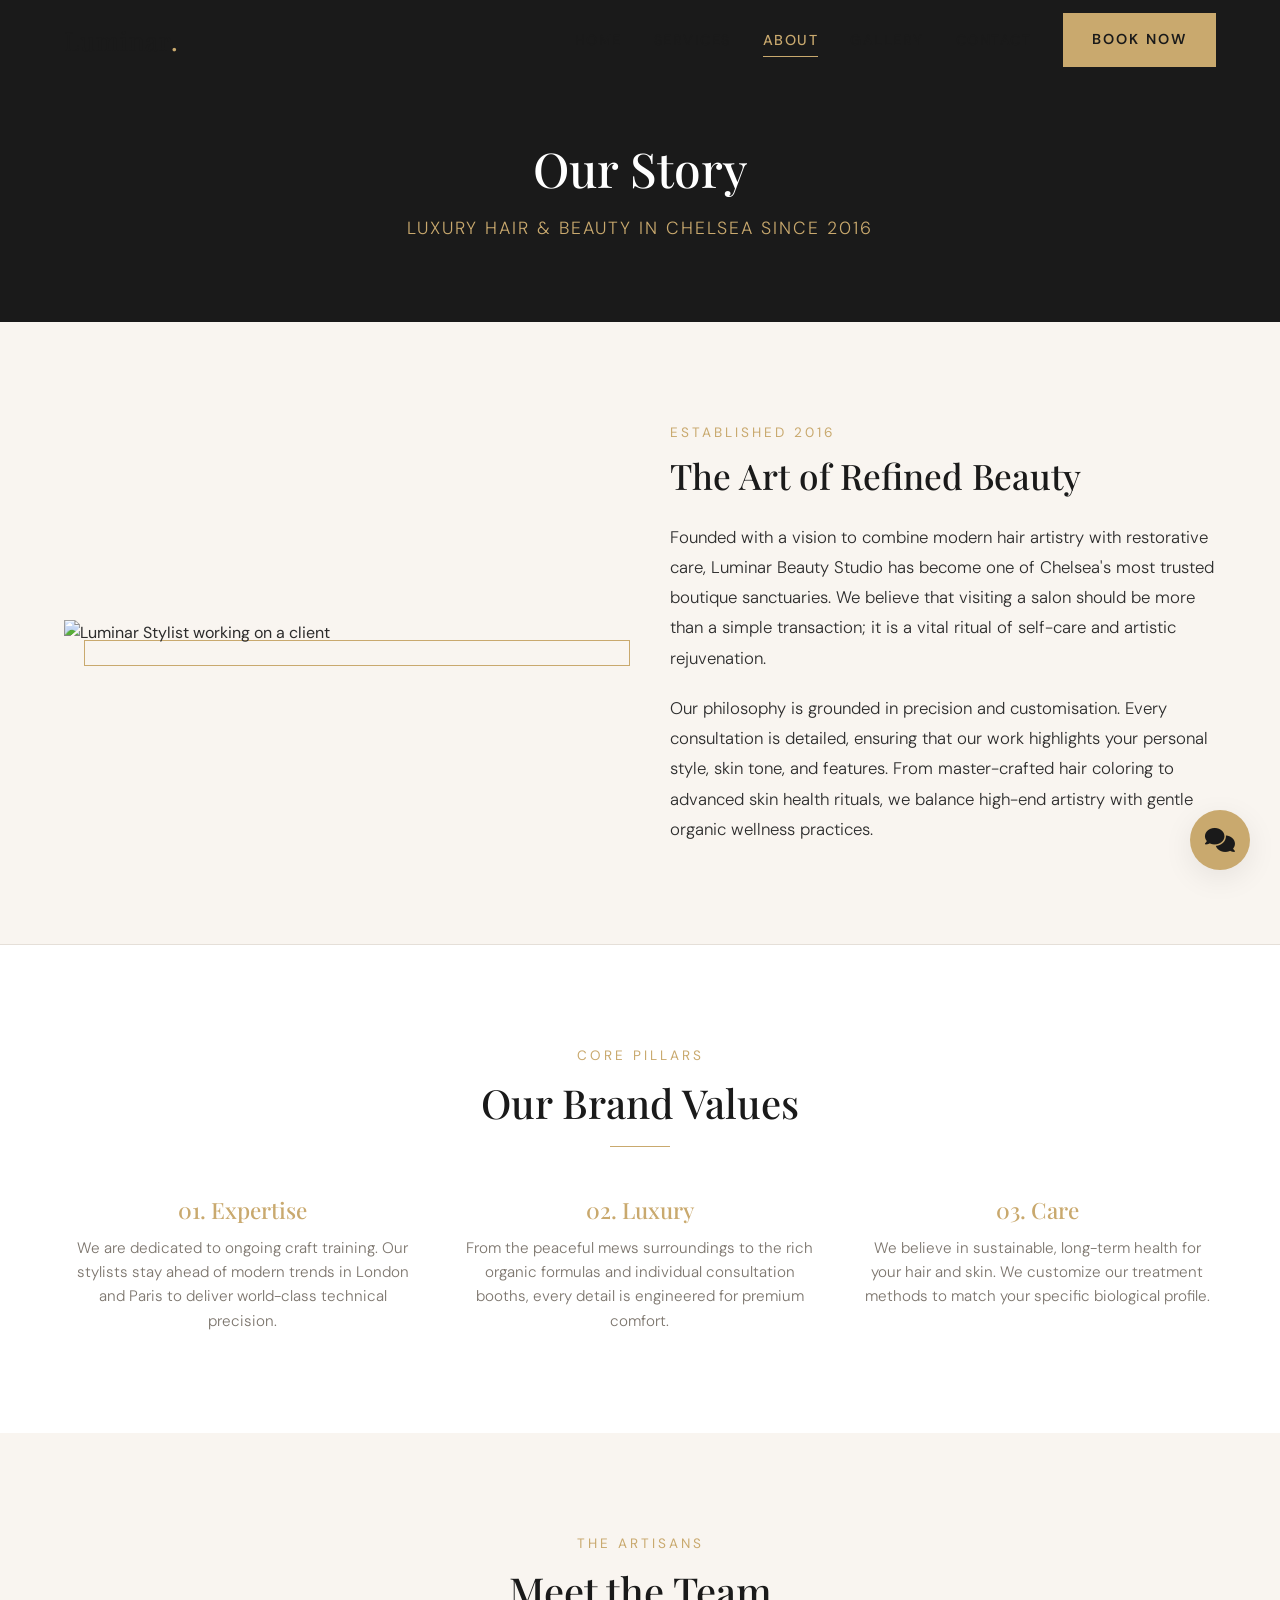
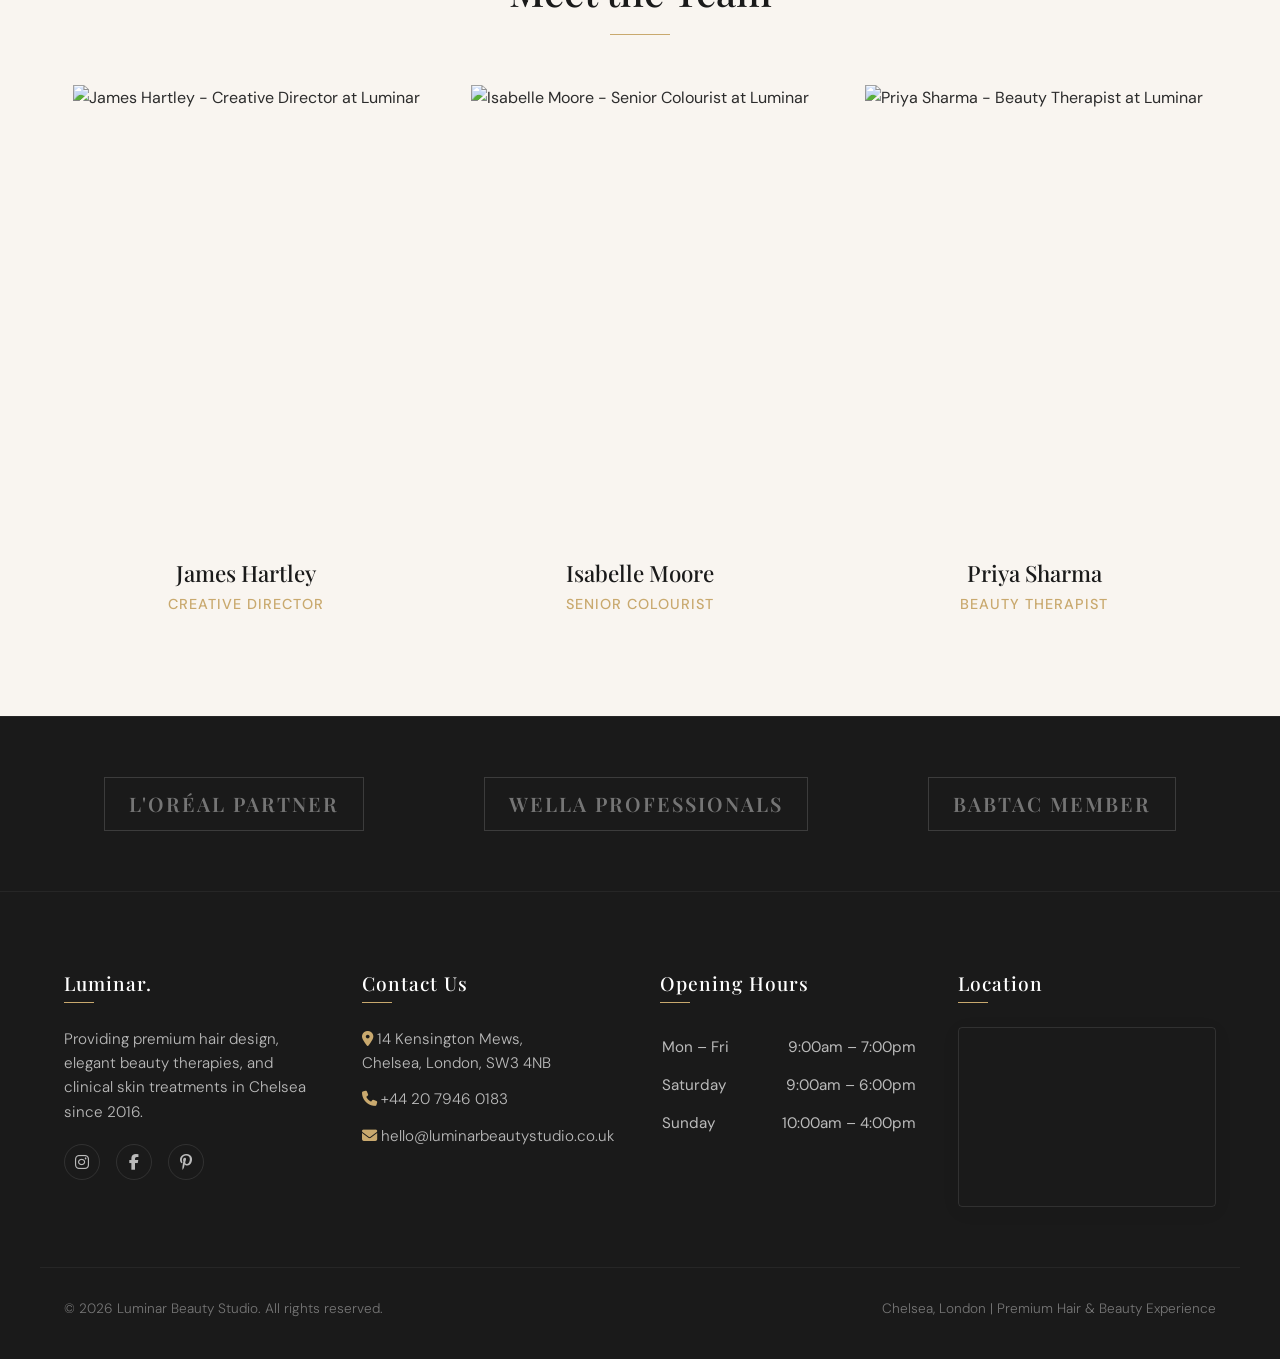
==== about.html @ 2d9eed4e "Initial commit: Luminar Beauty Studio website" ====
<!DOCTYPE html>
<html lang="en">
<head>
  <meta charset="UTF-8">
  <meta name="viewport" content="width=device-width, initial-scale=1.0">
  <meta name="description" content="Learn more about Luminar Beauty Studio in Chelsea, London. Meet our team of creative directors, senior colourists, and beauty therapists led by James Hartley.">
  <title>About Us | Luminar Beauty Studio Chelsea</title>
  <link rel="stylesheet" href="styles.css">
  <link rel="stylesheet" href="https://cdnjs.cloudflare.com/ajax/libs/font-awesome/6.4.0/css/all.min.css">
</head>
<body>

  <!-- Sticky Header -->
  <header>
    <div class="container header-container">
      <a href="index.html" class="logo" id="header-logo">
        <h1>Luminar<span>.</span></h1>
      </a>
      
      <nav>
        <ul class="nav-links">
          <li><a href="index.html" class="nav-link">Home</a></li>
          <li><a href="services.html" class="nav-link">Services</a></li>
          <li><a href="about.html" class="nav-link">About</a></li>
          <li><a href="gallery.html" class="nav-link">Gallery</a></li>
          <li><a href="contact.html" class="nav-link">Contact</a></li>
        </ul>
        <a href="contact.html" class="btn btn-gold btn-header">Book Now</a>
      </nav>

      <button class="hamburger" aria-label="Toggle Navigation">
        <span class="hamburger-line"></span>
        <span class="hamburger-line"></span>
        <span class="hamburger-line"></span>
      </button>
    </div>
  </header>

  <!-- Page Banner -->
  <section class="page-banner">
    <div class="container reveal">
      <h1>Our Story</h1>
      <p>Luxury Hair &amp; Beauty in Chelsea Since 2016</p>
    </div>
  </section>

  <!-- Story Section -->
  <section class="story-section section-padding">
    <div class="container">
      <div class="story-grid">
        <div class="story-img-container reveal">
          <img src="https://images.unsplash.com/photo-1580618672591-eb180b1a973f?auto=format&fit=crop&w=1200&q=80" alt="Luminar Stylist working on a client" class="story-img">
        </div>
        <div class="story-content reveal">
          <span class="section-subtitle">Established 2016</span>
          <h2>The Art of Refined Beauty</h2>
          <p>Founded with a vision to combine modern hair artistry with restorative care, Luminar Beauty Studio has become one of Chelsea's most trusted boutique sanctuaries. We believe that visiting a salon should be more than a simple transaction; it is a vital ritual of self-care and artistic rejuvenation.</p>
          <p>Our philosophy is grounded in precision and customisation. Every consultation is detailed, ensuring that our work highlights your personal style, skin tone, and features. From master-crafted hair coloring to advanced skin health rituals, we balance high-end artistry with gentle organic wellness practices.</p>
        </div>
      </div>
    </div>
  </section>

  <!-- Brand Values -->
  <section class="why-choose-us section-padding" style="background-color: var(--color-white); border-top: 1px solid var(--color-border);">
    <div class="container">
      <div class="text-center reveal">
        <span class="section-subtitle">Core Pillars</span>
        <h2 class="section-title">Our Brand Values</h2>
      </div>
      
      <div class="values-grid">
        <div class="value-col reveal" style="transition-delay: 0.1s;">
          <h3 class="gold-text">01. Expertise</h3>
          <p>We are dedicated to ongoing craft training. Our stylists stay ahead of modern trends in London and Paris to deliver world-class technical precision.</p>
        </div>
        <div class="value-col reveal" style="transition-delay: 0.2s;">
          <h3 class="gold-text">02. Luxury</h3>
          <p>From the peaceful mews surroundings to the rich organic formulas and individual consultation booths, every detail is engineered for premium comfort.</p>
        </div>
        <div class="value-col reveal" style="transition-delay: 0.3s;">
          <h3 class="gold-text">03. Care</h3>
          <p>We believe in sustainable, long-term health for your hair and skin. We customize our treatment methods to match your specific biological profile.</p>
        </div>
      </div>
    </div>
  </section>

  <!-- Meet the Team -->
  <section class="team-section section-padding" style="background-color: var(--color-cream);">
    <div class="container">
      <div class="text-center reveal">
        <span class="section-subtitle">The Artisans</span>
        <h2 class="section-title">Meet the Team</h2>
      </div>
      
      <div class="team-grid">
        <!-- Stylist 1 -->
        <div class="team-card reveal" style="transition-delay: 0.1s;">
          <div class="team-img-wrapper">
            <img src="https://images.unsplash.com/photo-1506794778202-cad84cf45f1d?auto=format&fit=crop&w=500&q=80" alt="James Hartley - Creative Director at Luminar">
          </div>
          <h3>James Hartley</h3>
          <p>Creative Director</p>
        </div>
        
        <!-- Stylist 2 -->
        <div class="team-card reveal" style="transition-delay: 0.2s;">
          <div class="team-img-wrapper">
            <img src="https://images.unsplash.com/photo-1544005313-94ddf0286df2?auto=format&fit=crop&w=500&q=80" alt="Isabelle Moore - Senior Colourist at Luminar">
          </div>
          <h3>Isabelle Moore</h3>
          <p>Senior Colourist</p>
        </div>
        
        <!-- Stylist 3 -->
        <div class="team-card reveal" style="transition-delay: 0.3s;">
          <div class="team-img-wrapper">
            <img src="https://images.unsplash.com/photo-1573496359142-b8d87734a5a2?auto=format&fit=crop&w=500&q=80" alt="Priya Sharma - Beauty Therapist at Luminar">
          </div>
          <h3>Priya Sharma</h3>
          <p>Beauty Therapist</p>
        </div>
      </div>
    </div>
  </section>

  <!-- Accreditations Strip -->
  <section class="accreditations-strip">
    <div class="container">
      <div class="accreditations-container reveal">
        <div class="accreditation-logo">L'Oréal Partner</div>
        <div class="accreditation-logo">Wella Professionals</div>
        <div class="accreditation-logo">BABTAC Member</div>
      </div>
    </div>
  </section>

  <!-- Footer -->
  <footer>
    <div class="container footer-grid">
      <div class="footer-col">
        <h3>Luminar.</h3>
        <p>Providing premium hair design, elegant beauty therapies, and clinical skin treatments in Chelsea since 2016.</p>
        <div class="social-links">
          <a href="https://instagram.com/luminarbeautystudio" target="_blank" aria-label="Instagram"><i class="fa-brands fa-instagram"></i></a>
          <a href="#" aria-label="Facebook"><i class="fa-brands fa-facebook-f"></i></a>
          <a href="#" aria-label="Pinterest"><i class="fa-brands fa-pinterest-p"></i></a>
        </div>
      </div>
      
      <div class="footer-col">
        <h3>Contact Us</h3>
        <p><i class="fa-solid fa-location-dot gold-text"></i> 14 Kensington Mews,<br>Chelsea, London, SW3 4NB</p>
        <p><i class="fa-solid fa-phone gold-text"></i> +44 20 7946 0183</p>
        <p><i class="fa-solid fa-envelope gold-text"></i> <a href="mailto:hello@luminarbeautystudio.co.uk">hello@luminarbeautystudio.co.uk</a></p>
      </div>
      
      <div class="footer-col">
        <h3>Opening Hours</h3>
        <table class="hours-table">
          <tr><td>Mon – Fri</td><td>9:00am – 7:00pm</td></tr>
          <tr><td>Saturday</td><td>9:00am – 6:00pm</td></tr>
          <tr><td>Sunday</td><td>10:00am – 4:00pm</td></tr>
        </table>
      </div>
      
      <div class="footer-col">
        <h3>Location</h3>
        <div class="map-container">
          <iframe src="https://www.google.com/maps/embed?pb=!1m18!1m12!1m3!1d2484.2863953787723!2d-0.1742938!3d51.4895697!2m3!1f0!2f0!3f0!3m2!1i1024!2i768!4f13.1!3m3!1m2!1s0x4876056637b8be73%3A0xe9f79e5eb2d1fdf2!2sKensington%20Mews%2C%20Chelsea%2C%20London%2C%20UK!5e0!3m2!1sen!2sus!4v1680000000000!5m2!1sen!2sus" allowfullscreen="" loading="lazy" referrerpolicy="no-referrer-when-downgrade" title="Google Maps - Luminar Chelsea location"></iframe>
        </div>
      </div>
    </div>
    
    <div class="container footer-bottom">
      <p>&copy; 2026 Luminar Beauty Studio. All rights reserved.</p>
      <p>Chelsea, London | Premium Hair &amp; Beauty Experience</p>
    </div>
  </footer>

  <!-- Floating AI Chat Widget -->
  <div class="chat-widget">
    <button id="chat-trigger" class="chat-trigger" aria-label="Open AI Assistant">
      <i class="fa-solid fa-comments"></i>
    </button>
    <div id="chat-window" class="chat-window">
      <div class="chat-header">
        <div class="chat-avatar">L</div>
        <div class="chat-header-info">
          <h4>Luminar AI Assistant ✨</h4>
          <p>Ask me anything about our services</p>
        </div>
        <button id="chat-close-btn" class="chat-close-btn" aria-label="Close Chat">&times;</button>
      </div>
      <div id="chat-body" class="chat-body">
        <div class="chat-message bot">
          Hello! I'm your Luminar AI Assistant. Ask me anything about our hair, beauty, or facial services, pricing, or opening hours!
        </div>
        <div id="typing-indicator" class="typing-indicator">
          <div class="typing-dot"></div>
          <div class="typing-dot"></div>
          <div class="typing-dot"></div>
        </div>
      </div>
      <div class="chat-footer">
        <input type="text" id="chat-input" class="chat-input" placeholder="Type your message..." autocomplete="off">
        <button id="chat-send-btn" class="chat-send-btn" aria-label="Send Message">
          <i class="fa-solid fa-paper-plane"></i>
        </button>
      </div>
    </div>
  </div>

  <script src="script.js"></script>
</body>
</html>
---- styles.css ----
/* ==========================================================================
   Luminar Beauty Studio - Premium CSS Design System
   ========================================================================== */

/* Imports */
@import url('https://fonts.googleapis.com/css2?family=DM+Sans:ital,opsz,wght@0,9..40,300;0,9..40,400;0,9..40,500;0,9..40,700;1,9..40,400&family=Playfair+Display:ital,wght@0,400;0,500;0,600;0,700;1,400&display=swap');

/* Variables */
:root {
  --color-charcoal: #1a1a1a;
  --color-charcoal-rgb: 26, 26, 26;
  --color-cream: #f9f5f0;
  --color-cream-rgb: 249, 245, 240;
  --color-gold: #c9a96e;
  --color-gold-hover: #b8955a;
  --color-gold-light: rgba(201, 169, 110, 0.1);
  --color-border: #e5dfd8;
  --color-white: #ffffff;
  --color-text-dark: #2c2c2c;
  --color-text-light: #f9f5f0;
  --color-text-muted: #7c756d;
  
  --font-serif: 'Playfair Display', Georgia, serif;
  --font-sans: 'DM Sans', system-ui, -apple-system, sans-serif;
  
  --transition-smooth: all 0.4s cubic-bezier(0.25, 1, 0.5, 1);
  --transition-fast: all 0.2s ease;
  --shadow-subtle: 0 4px 20px rgba(0, 0, 0, 0.05);
  --shadow-medium: 0 8px 30px rgba(0, 0, 0, 0.08);
  --shadow-chat: 0 12px 40px rgba(0, 0, 0, 0.15);
  
  --header-height: 80px;
}

/* Reset & Base Styles */
*, *::before, *::after {
  box-sizing: border-box;
  margin: 0;
  padding: 0;
}

html {
  scroll-behavior: smooth;
  -webkit-font-smoothing: antialiased;
  -moz-osx-font-smoothing: grayscale;
}

body {
  font-family: var(--font-sans);
  background-color: var(--color-cream);
  color: var(--color-text-dark);
  line-height: 1.6;
  overflow-x: hidden;
}

/* Typography */
h1, h2, h3, h4, h5, h6 {
  font-family: var(--font-serif);
  color: var(--color-charcoal);
  font-weight: 500;
  line-height: 1.2;
}

p {
  color: var(--color-text-dark);
  font-size: 1.05rem;
  font-weight: 300;
}

a {
  text-decoration: none;
  color: inherit;
  transition: var(--transition-fast);
}

/* Utilities */
.container {
  width: 100%;
  max-width: 1200px;
  margin: 0 auto;
  padding: 0 24px;
}

.section-padding {
  padding: 100px 0;
}

.text-center {
  text-align: center;
}

.gold-text {
  color: var(--color-gold);
}

/* Buttons */
.btn {
  display: inline-block;
  padding: 14px 28px;
  font-family: var(--font-sans);
  font-size: 0.9rem;
  font-weight: 500;
  text-transform: uppercase;
  letter-spacing: 2px;
  border: 1px solid transparent;
  cursor: pointer;
  transition: var(--transition-smooth);
  position: relative;
  overflow: hidden;
}

.btn-primary {
  background-color: var(--color-charcoal);
  color: var(--color-white);
  border-color: var(--color-charcoal);
}

.btn-primary::after {
  content: '';
  position: absolute;
  top: 0;
  left: 0;
  width: 100%;
  height: 100%;
  background: var(--color-gold);
  z-index: 1;
  transform: scaleX(0);
  transform-origin: right;
  transition: transform 0.4s cubic-bezier(0.25, 1, 0.5, 1);
}

.btn-primary:hover::after {
  transform: scaleX(1);
  transform-origin: left;
}

.btn-primary:hover {
  border-color: var(--color-gold);
}

.btn-primary span {
  position: relative;
  z-index: 2;
}

.btn-secondary {
  background-color: transparent;
  color: var(--color-charcoal);
  border-color: var(--color-charcoal);
}

.btn-secondary:hover {
  background-color: var(--color-charcoal);
  color: var(--color-white);
}

.btn-gold {
  background-color: var(--color-gold);
  color: var(--color-charcoal);
  border-color: var(--color-gold);
  font-weight: 600;
}

.btn-gold:hover {
  background-color: var(--color-charcoal);
  color: var(--color-white);
  border-color: var(--color-charcoal);
}

/* Animations */
.reveal {
  opacity: 0;
  transform: translateY(30px);
  transition: opacity 0.8s cubic-bezier(0.25, 1, 0.5, 1), transform 0.8s cubic-bezier(0.25, 1, 0.5, 1);
}

.reveal.active {
  opacity: 1;
  transform: translateY(0);
}

/* Sticky Header */
header {
  position: fixed;
  top: 0;
  left: 0;
  width: 100%;
  height: var(--header-height);
  z-index: 1000;
  transition: var(--transition-smooth);
  display: flex;
  align-items: center;
}

header.scrolled {
  background-color: rgba(26, 26, 26, 0.95);
  backdrop-filter: blur(10px);
  box-shadow: var(--shadow-subtle);
  height: 70px;
}

header.scrolled .nav-link {
  color: var(--color-text-light);
}

header.scrolled .logo h1 {
  color: var(--color-white);
}

header.scrolled .hamburger-line {
  background-color: var(--color-white);
}

.header-container {
  display: flex;
  justify-content: space-between;
  align-items: center;
  width: 100%;
}

.logo h1 {
  font-family: var(--font-serif);
  font-size: 1.6rem;
  letter-spacing: 1px;
  color: var(--color-charcoal);
  transition: var(--transition-smooth);
}

.logo span {
  color: var(--color-gold);
}

nav {
  display: flex;
  align-items: center;
  gap: 32px;
}

.nav-links {
  display: flex;
  list-style: none;
  gap: 32px;
}

.nav-link {
  font-size: 0.9rem;
  font-weight: 500;
  text-transform: uppercase;
  letter-spacing: 1.5px;
  color: var(--color-charcoal);
  padding: 8px 0;
  position: relative;
}

.nav-link::after {
  content: '';
  position: absolute;
  bottom: 0;
  left: 0;
  width: 100%;
  height: 1px;
  background-color: var(--color-gold);
  transform: scaleX(0);
  transform-origin: right;
  transition: transform 0.3s ease;
}

.nav-link:hover::after,
.nav-link.active::after {
  transform: scaleX(1);
  transform-origin: left;
}

.nav-link.active {
  color: var(--color-gold) !important;
}

/* Hamburger Menu (Mobile Only) */
.hamburger {
  display: none;
  flex-direction: column;
  justify-content: space-between;
  width: 24px;
  height: 18px;
  background: transparent;
  border: none;
  cursor: pointer;
  z-index: 1100;
}

.hamburger-line {
  width: 100%;
  height: 2px;
  background-color: var(--color-charcoal);
  transition: var(--transition-smooth);
}

/* Hero Section (Home) */
.hero {
  position: relative;
  height: 100vh;
  min-height: 600px;
  display: flex;
  align-items: center;
  color: var(--color-white);
  overflow: hidden;
}

.hero-bg {
  position: absolute;
  top: 0;
  left: 0;
  width: 100%;
  height: 100%;
  background-size: cover;
  background-position: center;
  filter: brightness(0.45);
  transform: scale(1.05);
  animation: subtleZoom 20s infinite alternate;
  z-index: 1;
}

@keyframes subtleZoom {
  0% { transform: scale(1.05); }
  100% { transform: scale(1.12); }
}

.hero-content {
  position: relative;
  z-index: 2;
  max-width: 700px;
}

.hero-subtitle {
  font-family: var(--font-sans);
  font-size: 0.9rem;
  text-transform: uppercase;
  letter-spacing: 4px;
  color: var(--color-gold);
  margin-bottom: 20px;
  display: block;
}

.hero h1 {
  color: var(--color-white);
  font-size: 4rem;
  margin-bottom: 24px;
  font-weight: 400;
  letter-spacing: 1px;
}

.hero-text {
  font-size: 1.1rem;
  color: rgba(255, 255, 255, 0.85);
  margin-bottom: 40px;
  font-weight: 300;
}

/* Intro Section */
.intro-section {
  background-color: var(--color-white);
  text-align: center;
}

.section-subtitle {
  font-family: var(--font-sans);
  font-size: 0.85rem;
  text-transform: uppercase;
  letter-spacing: 3px;
  color: var(--color-gold);
  margin-bottom: 12px;
  display: block;
}

.section-title {
  font-size: 2.5rem;
  margin-bottom: 24px;
  position: relative;
  padding-bottom: 20px;
}

.section-title::after {
  content: '';
  position: absolute;
  bottom: 0;
  left: 50%;
  transform: translateX(-50%);
  width: 60px;
  height: 1px;
  background-color: var(--color-gold);
}

.intro-text {
  max-width: 700px;
  margin: 0 auto;
  font-size: 1.2rem;
  font-weight: 300;
  line-height: 1.8;
  color: var(--color-text-dark);
}

/* Services highlight strip */
.services-highlight {
  background-color: var(--color-charcoal);
  color: var(--color-white);
  padding: 60px 0;
  border-top: 1px solid rgba(255, 255, 255, 0.05);
}

.services-strip {
  display: grid;
  grid-template-columns: repeat(4, 1fr);
  gap: 30px;
}

.strip-item {
  display: flex;
  align-items: center;
  gap: 20px;
  padding: 10px;
}

.strip-icon {
  width: 50px;
  height: 50px;
  border-radius: 50%;
  border: 1px solid var(--color-gold);
  display: flex;
  align-items: center;
  justify-content: center;
  color: var(--color-gold);
  font-size: 1.3rem;
  flex-shrink: 0;
}

.strip-info h3 {
  color: var(--color-white);
  font-size: 1.1rem;
  letter-spacing: 1px;
  margin-bottom: 4px;
}

.strip-info p {
  color: rgba(255, 255, 255, 0.6);
  font-size: 0.9rem;
}

/* Why Choose Us */
.why-choose-us {
  background-color: var(--color-cream);
}

.why-grid {
  display: grid;
  grid-template-columns: repeat(3, 1fr);
  gap: 40px;
  margin-top: 60px;
}

.why-card {
  background-color: var(--color-white);
  padding: 48px 36px;
  border: 1px solid var(--color-border);
  transition: var(--transition-smooth);
}

.why-card:hover {
  transform: translateY(-5px);
  box-shadow: var(--shadow-subtle);
  border-color: var(--color-gold);
}

.why-card-icon {
  font-size: 2.2rem;
  color: var(--color-gold);
  margin-bottom: 24px;
}

.why-card h3 {
  font-size: 1.35rem;
  margin-bottom: 16px;
}

.why-card p {
  font-size: 0.95rem;
  color: var(--color-text-muted);
}

/* Gallery Teaser */
.gallery-teaser {
  background-color: var(--color-white);
}

.teaser-grid {
  display: grid;
  grid-template-columns: repeat(4, 1fr);
  gap: 20px;
  margin: 50px 0 40px;
}

.teaser-item {
  position: relative;
  overflow: hidden;
  aspect-ratio: 1 / 1;
}

.teaser-item img {
  width: 100%;
  height: 100%;
  object-fit: cover;
  transition: transform 0.6s ease;
}

.teaser-item:hover img {
  transform: scale(1.08);
}

.teaser-overlay {
  position: absolute;
  top: 0;
  left: 0;
  width: 100%;
  height: 100%;
  background: rgba(26, 26, 26, 0.6);
  display: flex;
  align-items: center;
  justify-content: center;
  opacity: 0;
  transition: var(--transition-smooth);
}

.teaser-item:hover .teaser-overlay {
  opacity: 1;
}

.teaser-overlay span {
  color: var(--color-white);
  border-bottom: 1px solid var(--color-gold);
  padding-bottom: 4px;
  font-weight: 500;
  letter-spacing: 1.5px;
  text-transform: uppercase;
  font-size: 0.85rem;
}

/* Testimonials Carousel */
.testimonials-section {
  background-color: var(--color-cream);
  overflow: hidden;
  position: relative;
}

.testimonials-container {
  max-width: 800px;
  margin: 50px auto 0;
  position: relative;
}

.testimonial-slide {
  text-align: center;
  display: none;
  animation: fadeIn 0.6s ease;
}

.testimonial-slide.active {
  display: block;
}

@keyframes fadeIn {
  from { opacity: 0; transform: translateY(10px); }
  to { opacity: 1; transform: translateY(0); }
}

.stars {
  color: var(--color-gold);
  font-size: 1.1rem;
  margin-bottom: 20px;
}

.quote {
  font-family: var(--font-serif);
  font-size: 1.6rem;
  color: var(--color-charcoal);
  line-height: 1.5;
  margin-bottom: 24px;
  font-style: italic;
}

.client-name {
  font-family: var(--font-sans);
  font-weight: 600;
  letter-spacing: 1px;
  text-transform: uppercase;
  font-size: 0.9rem;
}

.testimonial-dots {
  display: flex;
  justify-content: center;
  gap: 12px;
  margin-top: 30px;
}

.dot {
  width: 8px;
  height: 8px;
  border-radius: 50%;
  background-color: var(--color-border);
  cursor: pointer;
  transition: var(--transition-fast);
}

.dot.active {
  background-color: var(--color-gold);
  transform: scale(1.2);
}

/* Footer */
footer {
  background-color: var(--color-charcoal);
  color: var(--color-text-light);
  padding: 80px 0 40px;
  border-top: 1px solid rgba(255, 255, 255, 0.05);
}

.footer-grid {
  display: grid;
  grid-template-columns: repeat(4, 1fr);
  gap: 40px;
  margin-bottom: 60px;
}

.footer-col h3 {
  color: var(--color-white);
  font-size: 1.2rem;
  letter-spacing: 1px;
  margin-bottom: 24px;
  position: relative;
  padding-bottom: 8px;
}

.footer-col h3::after {
  content: '';
  position: absolute;
  bottom: 0;
  left: 0;
  width: 30px;
  height: 1px;
  background-color: var(--color-gold);
}

.footer-col p {
  color: rgba(255, 255, 255, 0.7);
  font-size: 0.95rem;
  margin-bottom: 12px;
}

.footer-col a {
  color: rgba(255, 255, 255, 0.7);
}

.footer-col a:hover {
  color: var(--color-gold);
}

.social-links {
  display: flex;
  gap: 16px;
  margin-top: 20px;
}

.social-links a {
  width: 36px;
  height: 36px;
  border-radius: 50%;
  border: 1px solid rgba(255, 255, 255, 0.1);
  display: flex;
  align-items: center;
  justify-content: center;
  color: rgba(255, 255, 255, 0.7);
  font-size: 1rem;
}

.social-links a:hover {
  border-color: var(--color-gold);
  color: var(--color-gold);
}

.hours-table {
  width: 100%;
}

.hours-table tr {
  border-bottom: 1px solid rgba(255, 255, 255, 0.05);
}

.hours-table td {
  padding: 6px 0;
  font-size: 0.95rem;
  color: rgba(255, 255, 255, 0.7);
}

.hours-table td:last-child {
  text-align: right;
}

.map-container {
  border: 1px solid rgba(255, 255, 255, 0.1);
  overflow: hidden;
  border-radius: 4px;
  box-shadow: var(--shadow-subtle);
  height: 180px;
}

.map-container iframe {
  width: 100%;
  height: 100%;
  border: none;
}

.footer-bottom {
  border-top: 1px solid rgba(255, 255, 255, 0.05);
  padding-top: 30px;
  display: flex;
  justify-content: space-between;
  align-items: center;
}

.footer-bottom p {
  font-size: 0.85rem;
  color: rgba(255, 255, 255, 0.4);
}

/* Page Header Sub-style */
.page-banner {
  background-color: var(--color-charcoal);
  color: var(--color-white);
  padding: 140px 0 80px;
  text-align: center;
}

.page-banner h1 {
  color: var(--color-white);
  font-size: 3rem;
  margin-bottom: 16px;
}

.page-banner p {
  color: var(--color-gold);
  font-size: 1.1rem;
  font-weight: 300;
  letter-spacing: 2px;
  text-transform: uppercase;
}

/* Services Page CSS */
.services-section {
  background-color: var(--color-cream);
}

.tabs-container {
  display: flex;
  justify-content: center;
  gap: 16px;
  margin-bottom: 50px;
}

.tab-btn {
  background: transparent;
  border: 1px solid var(--color-border);
  color: var(--color-charcoal);
  padding: 12px 24px;
  font-family: var(--font-sans);
  font-size: 0.9rem;
  font-weight: 500;
  text-transform: uppercase;
  letter-spacing: 1.5px;
  cursor: pointer;
  transition: var(--transition-smooth);
}

.tab-btn:hover,
.tab-btn.active {
  background-color: var(--color-charcoal);
  color: var(--color-white);
  border-color: var(--color-charcoal);
}

.services-list {
  display: none;
  grid-template-columns: repeat(2, 1fr);
  gap: 30px;
}

.services-list.active {
  display: grid;
}

.service-card {
  background-color: var(--color-white);
  padding: 30px;
  border: 1px solid var(--color-border);
  display: flex;
  flex-direction: column;
  justify-content: space-between;
  transition: var(--transition-smooth);
}

.service-card:hover {
  border-color: var(--color-gold);
  box-shadow: var(--shadow-subtle);
}

.service-header {
  display: flex;
  justify-content: space-between;
  align-items: baseline;
  margin-bottom: 12px;
}

.service-header h3 {
  font-size: 1.3rem;
}

.service-price {
  font-family: var(--font-serif);
  font-size: 1.3rem;
  font-weight: 600;
  color: var(--color-gold);
}

.service-desc {
  font-size: 0.95rem;
  color: var(--color-text-muted);
}

.services-bottom-cta {
  background-color: var(--color-white);
  border-top: 1px solid var(--color-border);
}

.services-bottom-cta h3 {
  font-size: 1.8rem;
  margin-bottom: 12px;
}

.services-bottom-cta p {
  color: var(--color-text-muted);
  margin-bottom: 24px;
}

/* About Page CSS */
.story-grid {
  display: grid;
  grid-template-columns: 1fr 1fr;
  gap: 60px;
  align-items: center;
}

.story-img-container {
  position: relative;
}

.story-img-container::before {
  content: '';
  position: absolute;
  top: 20px;
  left: 20px;
  width: 100%;
  height: 100%;
  border: 1px solid var(--color-gold);
  z-index: 1;
}

.story-img {
  width: 100%;
  height: auto;
  position: relative;
  z-index: 2;
  display: block;
}

.story-content h2 {
  font-size: 2.2rem;
  margin-bottom: 24px;
}

.story-content p {
  margin-bottom: 20px;
  line-height: 1.8;
}

.story-content p:last-child {
  margin-bottom: 0;
}

/* Meet the Team */
.team-section {
  background-color: var(--color-white);
}

.team-grid {
  display: grid;
  grid-template-columns: repeat(3, 1fr);
  gap: 30px;
  margin-top: 50px;
}

.team-card {
  text-align: center;
}

.team-img-wrapper {
  overflow: hidden;
  aspect-ratio: 4/5;
  margin-bottom: 20px;
}

.team-img-wrapper img {
  width: 100%;
  height: 100%;
  object-fit: cover;
  transition: transform 0.6s cubic-bezier(0.25, 1, 0.5, 1);
}

.team-card:hover .team-img-wrapper img {
  transform: scale(1.05);
}

.team-card h3 {
  font-size: 1.4rem;
  margin-bottom: 6px;
}

.team-card p {
  font-size: 0.9rem;
  color: var(--color-gold);
  text-transform: uppercase;
  letter-spacing: 1px;
  font-weight: 500;
}

/* Brand Values */
.values-grid {
  display: grid;
  grid-template-columns: repeat(3, 1fr);
  gap: 40px;
  margin-top: 50px;
}

.value-col {
  text-align: center;
}

.value-col h3 {
  font-size: 1.4rem;
  margin-bottom: 12px;
}

.value-col p {
  font-size: 0.95rem;
  color: var(--color-text-muted);
}

/* Accreditations */
.accreditations-strip {
  background-color: var(--color-charcoal);
  padding: 60px 0;
  border-top: 1px solid rgba(255, 255, 255, 0.05);
}

.accreditations-container {
  display: flex;
  justify-content: space-around;
  align-items: center;
  flex-wrap: wrap;
  gap: 40px;
}

.accreditation-logo {
  color: rgba(255, 255, 255, 0.4);
  font-family: var(--font-serif);
  font-size: 1.25rem;
  font-weight: 600;
  letter-spacing: 2px;
  text-transform: uppercase;
  border: 1px solid rgba(255, 255, 255, 0.15);
  padding: 10px 24px;
  transition: var(--transition-fast);
}

.accreditation-logo:hover {
  color: var(--color-gold);
  border-color: var(--color-gold);
}

/* Gallery Page CSS */
.gallery-grid {
  display: grid;
  grid-template-columns: repeat(3, 1fr);
  grid-auto-flow: dense;
  gap: 24px;
}

.gallery-item {
  position: relative;
  overflow: hidden;
  cursor: pointer;
  background-color: var(--color-charcoal);
}

.gallery-item.landscape {
  grid-column: span 2;
  aspect-ratio: 16 / 10;
}

.gallery-item.portrait {
  grid-row: span 2;
  aspect-ratio: 3 / 4;
}

.gallery-item.square {
  aspect-ratio: 1 / 1;
}

.gallery-item img {
  width: 100%;
  height: 100%;
  object-fit: cover;
  display: block;
  transition: transform 0.6s cubic-bezier(0.25, 1, 0.5, 1);
}

.gallery-item:hover img {
  transform: scale(1.04);
}

.gallery-info {
  position: absolute;
  bottom: 0;
  left: 0;
  width: 100%;
  background: linear-gradient(transparent, rgba(26, 26, 26, 0.8));
  padding: 30px 20px 20px;
  opacity: 0;
  transform: translateY(10px);
  transition: var(--transition-smooth);
}

.gallery-item:hover .gallery-info {
  opacity: 1;
  transform: translateY(0);
}

.gallery-info h4 {
  color: var(--color-white);
  font-size: 1.1rem;
  margin-bottom: 4px;
}

.gallery-info p {
  color: var(--color-gold);
  font-size: 0.85rem;
  text-transform: uppercase;
  letter-spacing: 1px;
}

/* Lightbox Modal */
.lightbox {
  position: fixed;
  top: 0;
  left: 0;
  width: 100%;
  height: 100%;
  background-color: rgba(26, 26, 26, 0.95);
  backdrop-filter: blur(15px);
  z-index: 2000;
  display: none;
  align-items: center;
  justify-content: center;
  opacity: 0;
  transition: opacity 0.4s ease;
}

.lightbox.active {
  display: flex;
  opacity: 1;
}

.lightbox-content {
  position: relative;
  max-width: 90vw;
  max-height: 80vh;
  box-shadow: var(--shadow-chat);
  transform: scale(0.95);
  transition: transform 0.4s cubic-bezier(0.25, 1, 0.5, 1);
}

.lightbox.active .lightbox-content {
  transform: scale(1);
}

.lightbox-img {
  max-width: 100%;
  max-height: 80vh;
  object-fit: contain;
  display: block;
}

.lightbox-close {
  position: absolute;
  top: -40px;
  right: 0;
  background: transparent;
  border: none;
  color: var(--color-white);
  font-size: 2rem;
  cursor: pointer;
  line-height: 1;
}

.lightbox-close:hover {
  color: var(--color-gold);
}

/* Contact & Booking Page CSS */
.contact-section {
  background-color: var(--color-cream);
}

.contact-grid {
  display: grid;
  grid-template-columns: 1fr 1.2fr;
  gap: 60px;
}

.contact-info-panel {
  background-color: var(--color-white);
  padding: 50px;
  border: 1px solid var(--color-border);
}

.contact-info-panel h2 {
  font-size: 2rem;
  margin-bottom: 30px;
}

.info-item {
  display: flex;
  gap: 20px;
  margin-bottom: 30px;
}

.info-item-icon {
  font-size: 1.3rem;
  color: var(--color-gold);
  flex-shrink: 0;
}

.info-item-text h4 {
  font-size: 1.1rem;
  margin-bottom: 6px;
}

.info-item-text p {
  color: var(--color-text-muted);
  font-size: 0.95rem;
}

.booking-form-panel {
  background-color: var(--color-white);
  padding: 50px;
  border: 1px solid var(--color-border);
}

.booking-form-panel h2 {
  font-size: 2rem;
  margin-bottom: 30px;
}

.form-group {
  margin-bottom: 24px;
}

.form-group label {
  display: block;
  font-size: 0.85rem;
  font-weight: 500;
  text-transform: uppercase;
  letter-spacing: 1px;
  color: var(--color-charcoal);
  margin-bottom: 8px;
}

.form-control {
  width: 100%;
  padding: 14px 18px;
  font-family: var(--font-sans);
  font-size: 0.95rem;
  border: 1px solid var(--color-border);
  background-color: var(--color-cream);
  color: var(--color-charcoal);
  transition: var(--transition-fast);
}

.form-control:focus {
  outline: none;
  border-color: var(--color-gold);
  background-color: var(--color-white);
}

select.form-control {
  appearance: none;
  background-image: url("data:image/svg+xml,%3Csvg xmlns='http://www.w3.org/2000/svg' viewBox='0 0 24 24' fill='none' stroke='%231a1a1a' stroke-width='2' stroke-linecap='round' stroke-linejoin='round'%3E%3Cpolyline points='6 9 12 15 18 9'%3E%3C/polyline%3E%3C/svg%3E");
  background-repeat: no-repeat;
  background-position: right 18px center;
  background-size: 16px;
  padding-right: 45px;
}

.form-row {
  display: grid;
  grid-template-columns: 1fr 1fr;
  gap: 20px;
}

.submit-feedback {
  margin-top: 20px;
  padding: 15px;
  border-radius: 4px;
  font-size: 0.95rem;
  display: none;
}

.submit-feedback.success {
  display: block;
  background-color: rgba(201, 169, 110, 0.15);
  color: var(--color-charcoal);
  border: 1px solid var(--color-gold);
}

.submit-feedback.error {
  display: block;
  background-color: #fce8e6;
  color: #c5221f;
  border: 1px solid #fad2cf;
}

.contact-map-section {
  height: 450px;
  border-top: 1px solid var(--color-border);
}

.contact-map-section iframe {
  width: 100%;
  height: 100%;
  border: none;
}

/* ==========================================================================
   AI Floating Chat Widget
   ========================================================================== */
.chat-widget {
  position: fixed;
  bottom: 30px;
  right: 30px;
  z-index: 1500;
  font-family: var(--font-sans);
}

.chat-trigger {
  width: 60px;
  height: 60px;
  border-radius: 50%;
  background-color: var(--color-gold);
  color: var(--color-charcoal);
  border: none;
  cursor: pointer;
  display: flex;
  align-items: center;
  justify-content: center;
  box-shadow: var(--shadow-medium);
  transition: var(--transition-smooth);
}

.chat-trigger:hover {
  transform: translateY(-3px) scale(1.05);
  background-color: var(--color-charcoal);
  color: var(--color-white);
  box-shadow: var(--shadow-chat);
}

.chat-trigger i {
  font-size: 1.5rem;
}

.chat-window {
  position: absolute;
  bottom: 80px;
  right: 0;
  width: 330px;
  height: 460px;
  background-color: var(--color-white);
  border-radius: 12px;
  box-shadow: var(--shadow-chat);
  border: 1px solid var(--color-border);
  display: flex;
  flex-direction: column;
  overflow: hidden;
  opacity: 0;
  pointer-events: none;
  transform: translateY(20px) scale(0.95);
  transition: opacity 0.4s cubic-bezier(0.25, 1, 0.5, 1), transform 0.4s cubic-bezier(0.25, 1, 0.5, 1);
}

.chat-window.active {
  opacity: 1;
  pointer-events: auto;
  transform: translateY(0) scale(1);
}

.chat-header {
  background-color: var(--color-charcoal);
  color: var(--color-white);
  padding: 16px 20px;
  display: flex;
  align-items: center;
  gap: 12px;
  border-bottom: 1px solid rgba(255, 255, 255, 0.05);
}

.chat-avatar {
  width: 36px;
  height: 36px;
  border-radius: 50%;
  background-color: var(--color-gold);
  display: flex;
  align-items: center;
  justify-content: center;
  color: var(--color-charcoal);
  font-size: 1.1rem;
  font-weight: bold;
}

.chat-header-info h4 {
  color: var(--color-white);
  font-size: 0.95rem;
  font-weight: 600;
}

.chat-header-info p {
  color: var(--color-gold);
  font-size: 0.75rem;
  margin-top: 1px;
}

.chat-close-btn {
  margin-left: auto;
  background: transparent;
  border: none;
  color: rgba(255, 255, 255, 0.6);
  cursor: pointer;
  font-size: 1.2rem;
  transition: var(--transition-fast);
}

.chat-close-btn:hover {
  color: var(--color-white);
}

.chat-body {
  flex-grow: 1;
  padding: 20px;
  overflow-y: auto;
  display: flex;
  flex-direction: column;
  gap: 12px;
  background-color: var(--color-cream);
}

.chat-message {
  max-width: 80%;
  padding: 10px 14px;
  border-radius: 12px;
  font-size: 0.9rem;
  line-height: 1.4;
  word-wrap: break-word;
}

.chat-message.bot {
  background-color: var(--color-white);
  color: var(--color-charcoal);
  border-bottom-left-radius: 2px;
  border: 1px solid var(--color-border);
  align-self: flex-start;
}

.chat-message.user {
  background-color: var(--color-gold);
  color: var(--color-charcoal);
  border-bottom-right-radius: 2px;
  align-self: flex-end;
  font-weight: 500;
}

.typing-indicator {
  display: flex;
  gap: 4px;
  padding: 10px 14px;
  background-color: var(--color-white);
  border: 1px solid var(--color-border);
  border-radius: 12px;
  border-bottom-left-radius: 2px;
  align-self: flex-start;
  display: none;
}

.typing-dot {
  width: 6px;
  height: 6px;
  background-color: var(--color-text-muted);
  border-radius: 50%;
  animation: typingBounce 1.4s infinite ease-in-out both;
}

.typing-dot:nth-child(2) { animation-delay: 0.2s; }
.typing-dot:nth-child(3) { animation-delay: 0.4s; }

@keyframes typingBounce {
  0%, 80%, 100% { transform: scale(0); }
  40% { transform: scale(1); }
}

.chat-footer {
  padding: 12px 16px;
  background-color: var(--color-white);
  border-top: 1px solid var(--color-border);
  display: flex;
  gap: 10px;
}

.chat-input {
  flex-grow: 1;
  border: 1px solid var(--color-border);
  border-radius: 20px;
  padding: 8px 16px;
  font-family: var(--font-sans);
  font-size: 0.9rem;
  outline: none;
  transition: var(--transition-fast);
}

.chat-input:focus {
  border-color: var(--color-gold);
}

.chat-send-btn {
  background-color: var(--color-charcoal);
  color: var(--color-white);
  border: none;
  width: 36px;
  height: 36px;
  border-radius: 50%;
  cursor: pointer;
  display: flex;
  align-items: center;
  justify-content: center;
  transition: var(--transition-smooth);
}

.chat-send-btn:hover {
  background-color: var(--color-gold);
  color: var(--color-charcoal);
}

/* ==========================================================================
   Responsive Media Queries
   ========================================================================== */

@media (max-width: 1024px) {
  h1 { font-size: 3.2rem; }
  .services-strip {
    grid-template-columns: repeat(2, 1fr);
    gap: 24px;
  }
  .teaser-grid {
    grid-template-columns: repeat(2, 1fr);
  }
  .footer-grid {
    grid-template-columns: repeat(2, 1fr);
    gap: 30px;
  }
  .story-grid {
    grid-template-columns: 1fr;
    gap: 40px;
  }
  .story-img-container {
    max-width: 500px;
    margin: 0 auto;
  }
  .contact-grid {
    grid-template-columns: 1fr;
    gap: 40px;
  }
}

@media (max-width: 768px) {
  :root {
    --header-height: 70px;
  }
  
  .section-title {
    font-size: 2rem;
  }
  
  /* Mobile Navigation Hamburger Drawer */
  .hamburger {
    display: flex;
  }
  
  nav {
    position: fixed;
    top: 0;
    right: -100%;
    width: 300px;
    height: 100vh;
    background-color: var(--color-charcoal);
    flex-direction: column;
    justify-content: center;
    align-items: center;
    gap: 40px;
    z-index: 1050;
    transition: right 0.5s cubic-bezier(0.25, 1, 0.5, 1);
    box-shadow: -5px 0 25px rgba(0, 0, 0, 0.15);
  }
  
  nav.active {
    right: 0;
  }
  
  .nav-links {
    flex-direction: column;
    align-items: center;
    gap: 24px;
  }
  
  .nav-link {
    color: var(--color-white) !important;
    font-size: 1.1rem;
  }
  
  /* Mobile header colors */
  header {
    background-color: var(--color-cream);
    box-shadow: var(--shadow-subtle);
  }
  
  .hamburger.active .hamburger-line:nth-child(1) {
    transform: translateY(8px) rotate(45deg);
    background-color: var(--color-white);
  }
  
  .hamburger.active .hamburger-line:nth-child(2) {
    opacity: 0;
  }
  
  .hamburger.active .hamburger-line:nth-child(3) {
    transform: translateY(-8px) rotate(-45deg);
    background-color: var(--color-white);
  }

  .hero h1 {
    font-size: 2.8rem;
  }
  
  .why-grid {
    grid-template-columns: 1fr;
    gap: 24px;
  }
  
  .services-list {
    grid-template-columns: 1fr;
    gap: 20px;
  }
  
  .team-grid {
    grid-template-columns: 1fr;
    gap: 40px;
    max-width: 400px;
    margin: 40px auto 0;
  }
  
  .values-grid {
    grid-template-columns: 1fr;
    gap: 30px;
  }
  
  .gallery-grid {
    grid-template-columns: 1fr;
  }
  
  .gallery-item.landscape {
    grid-column: span 1;
    aspect-ratio: 4 / 3;
  }
  
  .gallery-item.portrait {
    grid-row: span 1;
    aspect-ratio: 4 / 3;
  }
  
  .contact-info-panel,
  .booking-form-panel {
    padding: 30px 20px;
  }
  
  .form-row {
    grid-template-columns: 1fr;
    gap: 0;
  }
  
  .chat-widget {
    bottom: 20px;
    right: 20px;
  }
  
  .chat-window {
    width: calc(100vw - 40px);
    right: 0;
  }
}

@media (max-width: 480px) {
  h1 { font-size: 2.2rem; }
  .hero h1 { font-size: 2.3rem; }
  .section-padding { padding: 60px 0; }
  .services-strip { grid-template-columns: 1fr; }
  .teaser-grid { grid-template-columns: 1fr; }
  .footer-bottom {
    flex-direction: column;
    gap: 16px;
    text-align: center;
  }
}
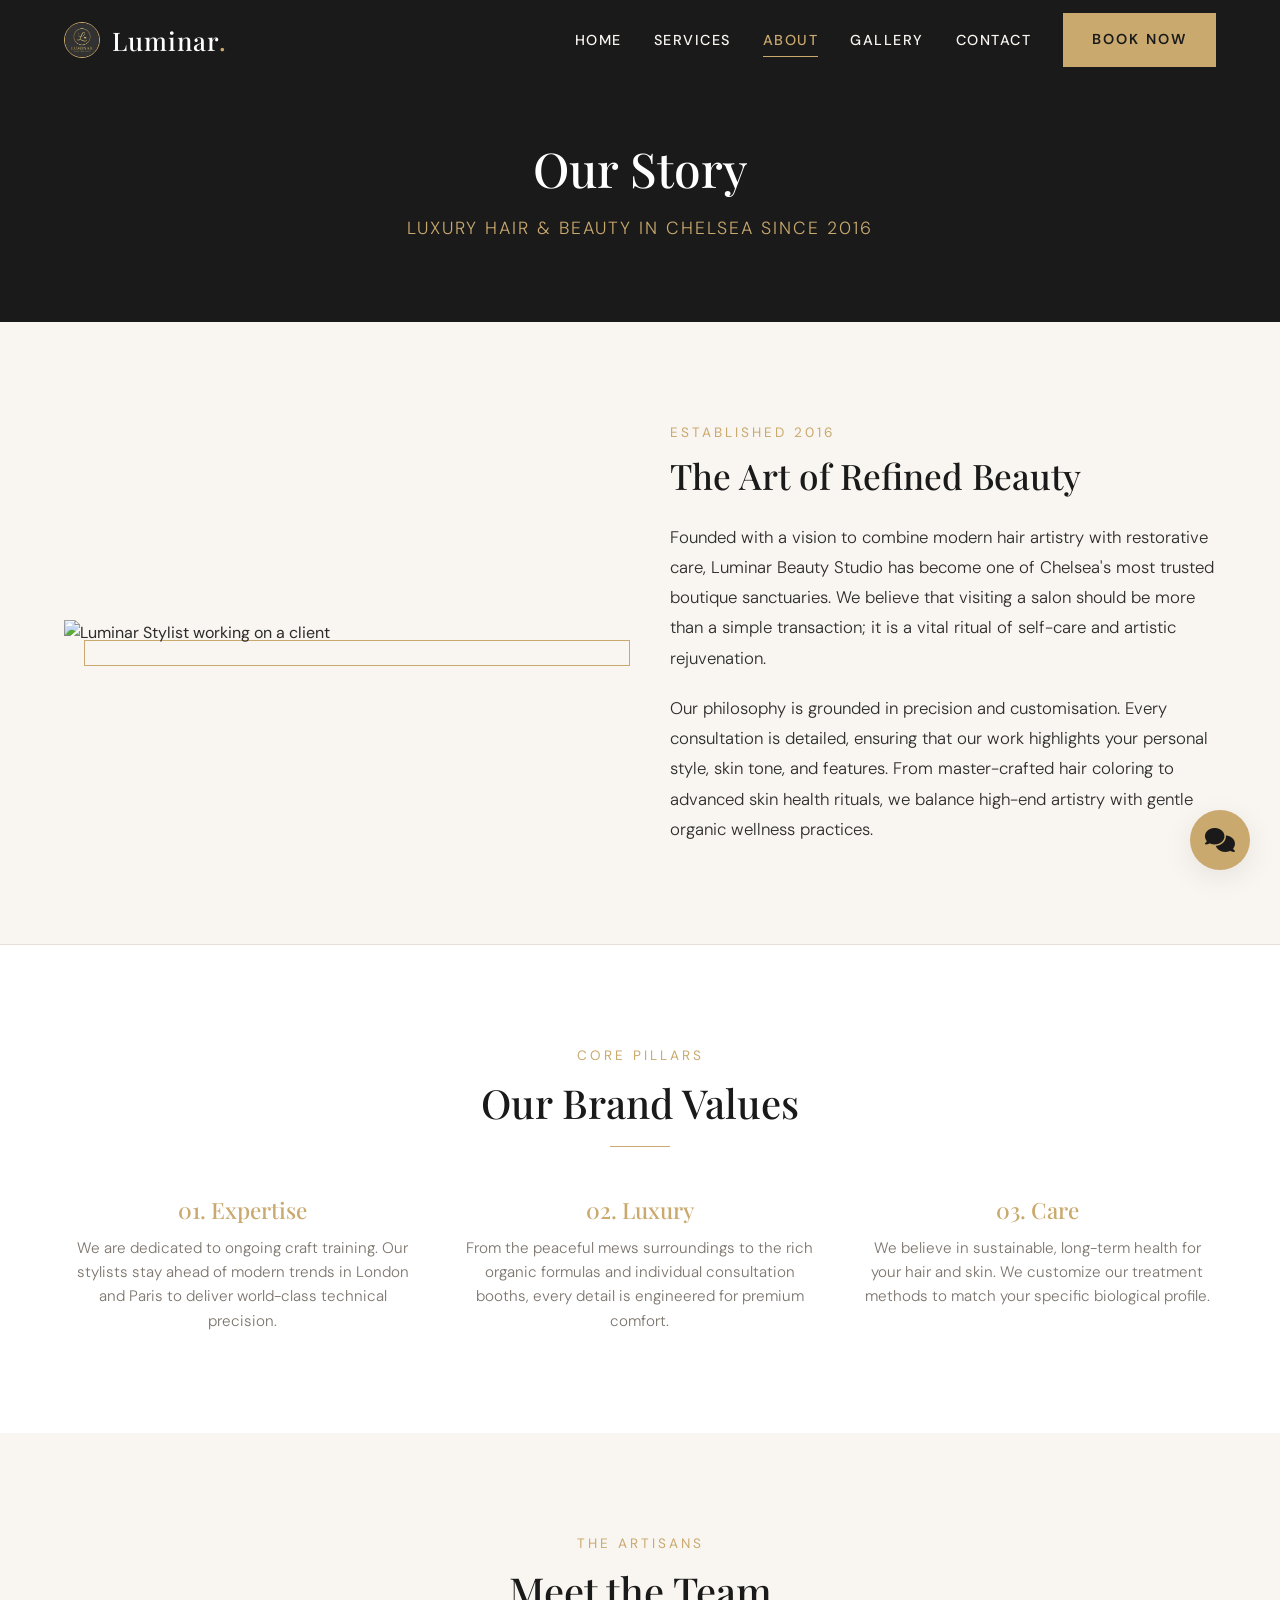
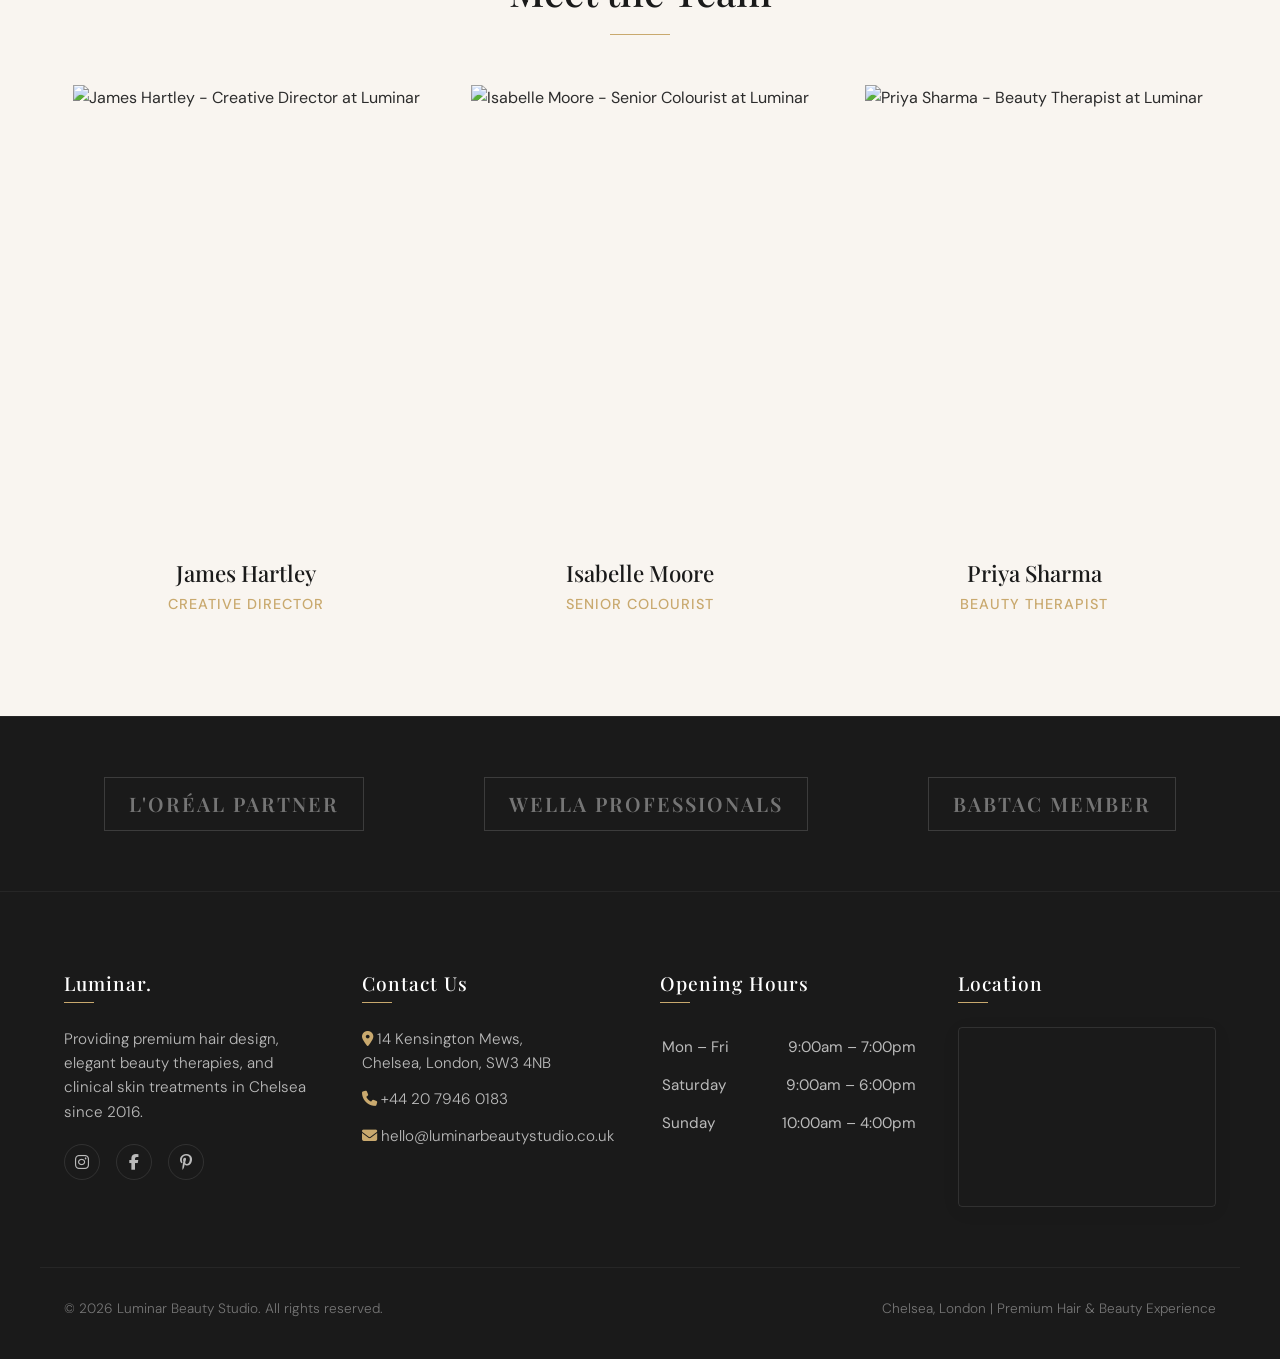
==== commit 7bc7d0e4: "Add custom circle logo and tab favicon across all website pages" ====
--- a/about.html
+++ b/about.html
@@ -5,6 +5,7 @@
   <meta name="viewport" content="width=device-width, initial-scale=1.0">
   <meta name="description" content="Learn more about Luminar Beauty Studio in Chelsea, London. Meet our team of creative directors, senior colourists, and beauty therapists led by James Hartley.">
   <title>About Us | Luminar Beauty Studio Chelsea</title>
+  <link rel="icon" type="image/png" href="logo.png">
   <link rel="stylesheet" href="styles.css">
   <link rel="stylesheet" href="https://cdnjs.cloudflare.com/ajax/libs/font-awesome/6.4.0/css/all.min.css">
 </head>
@@ -13,8 +14,9 @@
   <!-- Sticky Header -->
   <header>
     <div class="container header-container">
-      <a href="index.html" class="logo" id="header-logo">
-        <h1>Luminar<span>.</span></h1>
+      <a href="index.html" class="logo-container" id="header-logo">
+        <img src="logo.png" alt="Luminar Logo" class="header-logo-img">
+        <span class="logo-text">Luminar<span>.</span></span>
       </a>
       
       <nav>
--- a/styles.css
+++ b/styles.css
@@ -218,15 +218,29 @@
   width: 100%;
 }
 
-.logo h1 {
+.logo-container {
+  display: flex;
+  align-items: center;
+  gap: 12px;
+}
+
+.header-logo-img {
+  width: 36px;
+  height: 36px;
+  border-radius: 50%;
+  object-fit: cover;
+  border: 1px solid var(--color-gold);
+}
+
+.logo-text {
   font-family: var(--font-serif);
   font-size: 1.6rem;
   letter-spacing: 1px;
-  color: var(--color-charcoal);
-  transition: var(--transition-smooth);
-}
-
-.logo span {
+  color: var(--color-white);
+  font-weight: 500;
+}
+
+.logo-text span {
   color: var(--color-gold);
 }
 
@@ -247,7 +261,7 @@
   font-weight: 500;
   text-transform: uppercase;
   letter-spacing: 1.5px;
-  color: var(--color-charcoal);
+  color: var(--color-cream);
   padding: 8px 0;
   position: relative;
 }
@@ -291,7 +305,7 @@
 .hamburger-line {
   width: 100%;
   height: 2px;
-  background-color: var(--color-charcoal);
+  background-color: var(--color-white);
   transition: var(--transition-smooth);
 }
 
@@ -499,6 +513,7 @@
 }
 
 .teaser-item {
+  display: block;
   position: relative;
   overflow: hidden;
   aspect-ratio: 1 / 1;
@@ -1551,7 +1566,7 @@
   
   /* Mobile header colors */
   header {
-    background-color: var(--color-cream);
+    background-color: var(--color-charcoal);
     box-shadow: var(--shadow-subtle);
   }
   
